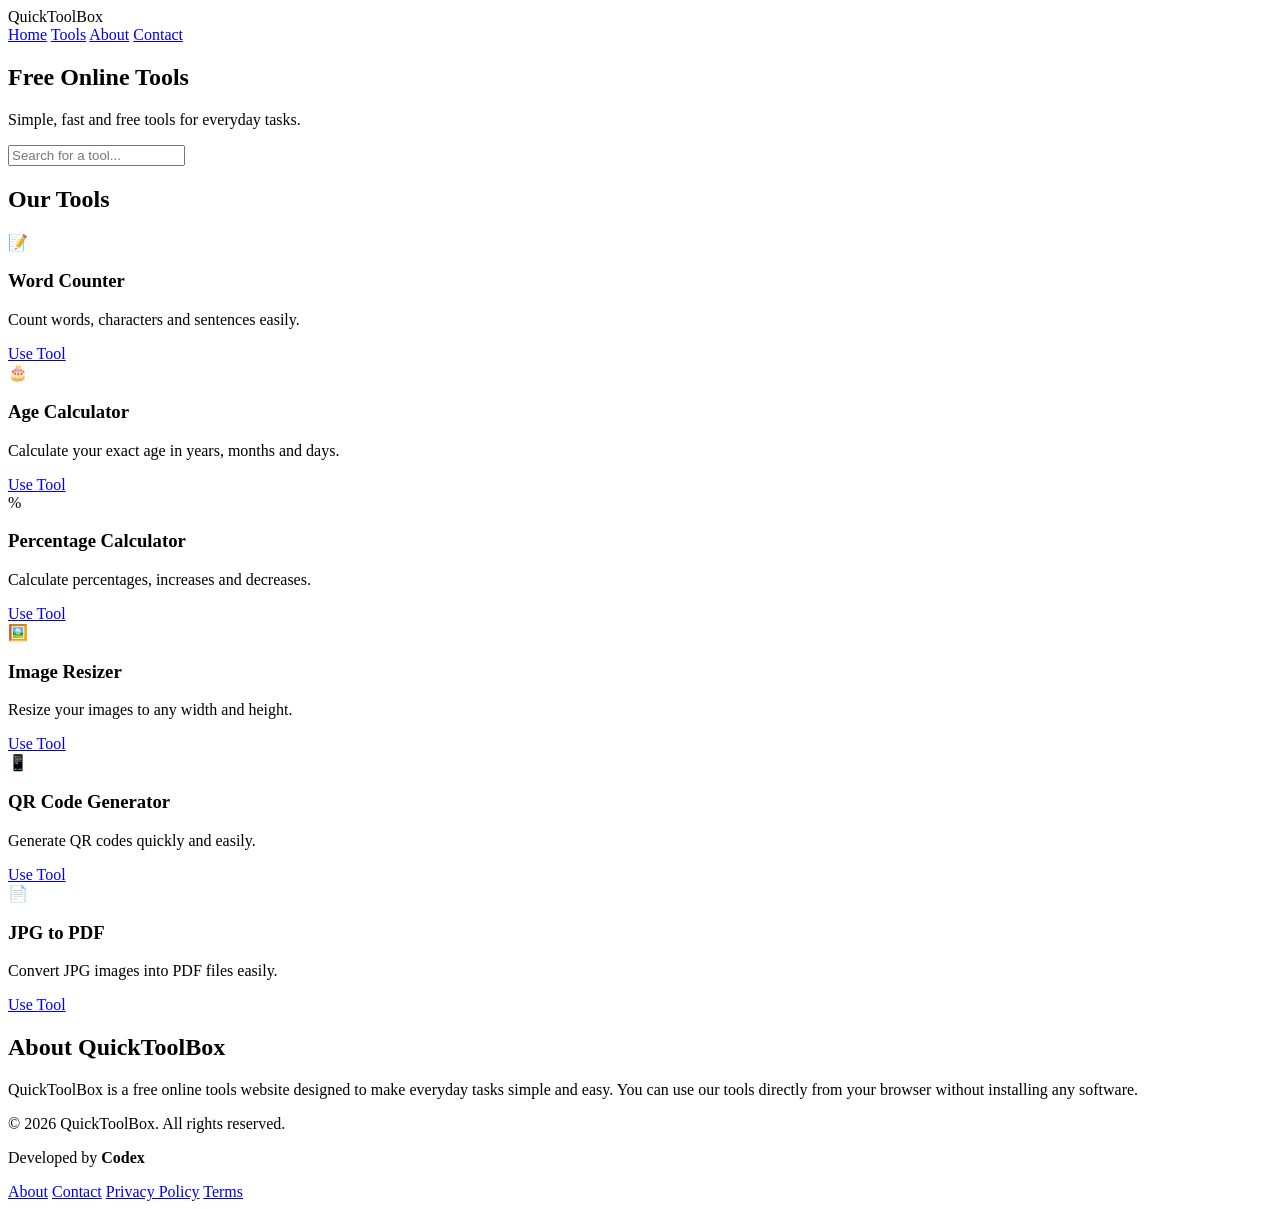
==== index.html @ 2dce322d "Add files via upload" ====
<!DOCTYPE html>
<html lang="en">

<head>
    <meta charset="UTF-8">
    <meta name="viewport" content="width=device-width, initial-scale=1.0">

    <title>QuickToolBox - Free Online Tools</title>

    <meta name="description"
        content="QuickToolBox provides free online tools including Word Counter, Age Calculator, Percentage Calculator, Image Resizer, QR Code Generator and JPG to PDF converter.">

    <link rel="stylesheet" href="css/style.css">
</head>

<body>

    <!-- Header -->
    <header>

        <div class="container">

            <div class="logo">
                QuickToolBox
            </div>

            <nav>
                <a href="index.html">Home</a>
                <a href="#tools">Tools</a>
                <a href="about.html">About</a>
                <a href="contact.html">Contact</a>
            </nav>

        </div>

    </header>


    <!-- Hero Section -->
    <section class="hero">

        <div class="container">

            <h1>Free Online Tools</h1>

            <p>
                Simple, fast and free tools for everyday tasks.
            </p>

            <input
                type="text"
                id="searchInput"
                placeholder="Search for a tool..."
            >

        </div>

    </section>


    <!-- Tools Section -->
    <section id="tools" class="tools-section">

        <div class="container">

            <h2>Our Tools</h2>

            <div class="tool-grid">


                <!-- Word Counter -->
                <div class="tool-card">

                    <div class="tool-icon">
                        📝
                    </div>

                    <h3>Word Counter</h3>

                    <p>
                        Count words, characters and sentences easily.
                    </p>

                    <a href="word-counter.html">
                        Use Tool
                    </a>

                </div>


                <!-- Age Calculator -->
                <div class="tool-card">

                    <div class="tool-icon">
                        🎂
                    </div>

                    <h3>Age Calculator</h3>

                    <p>
                        Calculate your exact age in years, months and days.
                    </p>

                    <a href="age-calculator.html">
                        Use Tool
                    </a>

                </div>


                <!-- Percentage Calculator -->
                <div class="tool-card">

                    <div class="tool-icon">
                        %
                    </div>

                    <h3>Percentage Calculator</h3>

                    <p>
                        Calculate percentages, increases and decreases.
                    </p>

                    <a href="percentage-calculator.html">
                        Use Tool
                    </a>

                </div>


                <!-- Image Resizer -->
                <div class="tool-card">

                    <div class="tool-icon">
                        🖼️
                    </div>

                    <h3>Image Resizer</h3>

                    <p>
                        Resize your images to any width and height.
                    </p>

                    <a href="image-resizer.html">
                        Use Tool
                    </a>

                </div>


                <!-- QR Code Generator -->
                <div class="tool-card">

                    <div class="tool-icon">
                        📱
                    </div>

                    <h3>QR Code Generator</h3>

                    <p>
                        Generate QR codes quickly and easily.
                    </p>

                    <a href="qr-generator.html">
                        Use Tool
                    </a>

                </div>


                <!-- JPG to PDF -->
                <div class="tool-card">

                    <div class="tool-icon">
                        📄
                    </div>

                    <h3>JPG to PDF</h3>

                    <p>
                        Convert JPG images into PDF files easily.
                    </p>

                    <a href="jpg-to-pdf.html">
                        Use Tool
                    </a>

                </div>


            </div>

        </div>

    </section>


    <!-- About Section -->
    <section class="info-section">

        <div class="container">

            <h2>About QuickToolBox</h2>

            <p>
                QuickToolBox is a free online tools website designed
                to make everyday tasks simple and easy.
                You can use our tools directly from your browser
                without installing any software.
            </p>

        </div>

    </section>


    <!-- Footer -->
    <footer>

        <div class="container">

            <p>
                © 2026 QuickToolBox. All rights reserved.
            </p>

            <p class="developer-credit">
                Developed by <strong>Codex</strong>
            </p>

            <div class="footer-links">

                <a href="about.html">About</a>

                <a href="contact.html">Contact</a>

                <a href="privacy.html">Privacy Policy</a>

                <a href="terms.html">Terms</a>

            </div>

        </div>

    </footer>


    <script src="js/main.js"></script>

</body>

</html>
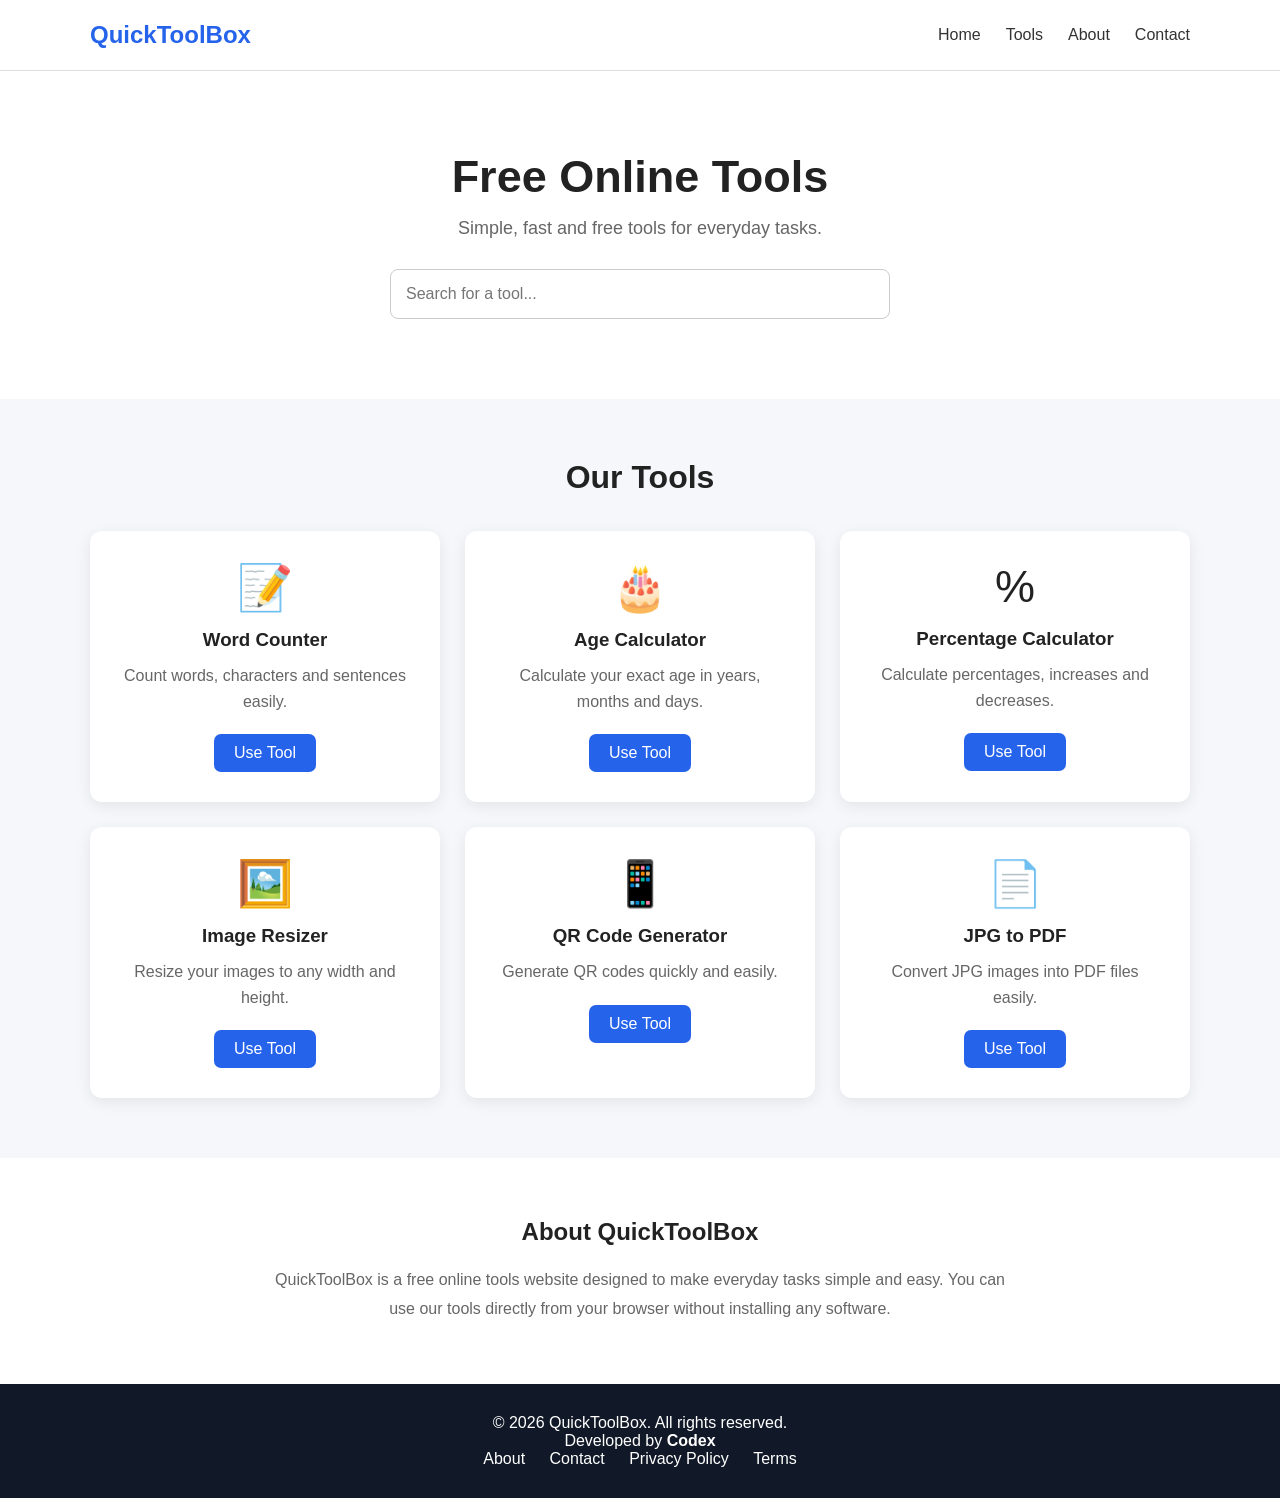
==== commit 66951717: "Add files via upload" ====
--- a/index.html
+++ b/index.html
@@ -10,7 +10,7 @@
     <meta name="description"
         content="QuickToolBox provides free online tools including Word Counter, Age Calculator, Percentage Calculator, Image Resizer, QR Code Generator and JPG to PDF converter.">
 
-    <link rel="stylesheet" href="css/style.css">
+    <link rel="stylesheet" href="style.css">
 </head>
 
 <body>
@@ -244,7 +244,7 @@
     </footer>
 
 
-    <script src="js/main.js"></script>
+    <script src="main.js"></script>
 
 </body>
 
--- a/style.css
+++ b/style.css
@@ -0,0 +1,1021 @@
+* {
+    margin: 0;
+    padding: 0;
+    box-sizing: border-box;
+}
+
+
+body {
+    font-family: Arial, sans-serif;
+    background: #f5f7fb;
+    color: #222;
+}
+
+
+.container {
+    width: 90%;
+    max-width: 1100px;
+    margin: auto;
+}
+
+
+/* =========================
+   HEADER
+========================= */
+
+header {
+    background: white;
+    border-bottom: 1px solid #ddd;
+}
+
+
+header .container {
+    min-height: 70px;
+
+    display: flex;
+    align-items: center;
+    justify-content: space-between;
+}
+
+
+.logo {
+    font-size: 24px;
+    font-weight: bold;
+    text-decoration: none;
+    color: #2563eb;
+}
+
+
+nav {
+    display: flex;
+    gap: 25px;
+}
+
+
+nav a {
+    text-decoration: none;
+    color: #333;
+}
+
+
+nav a:hover {
+    color: #2563eb;
+}
+
+
+/* =========================
+   HERO
+========================= */
+
+.hero {
+    text-align: center;
+
+    padding: 80px 20px;
+
+    background: white;
+}
+
+
+.hero h1 {
+    font-size: 45px;
+    margin-bottom: 15px;
+}
+
+
+.hero p {
+    font-size: 18px;
+
+    color: #666;
+
+    margin-bottom: 30px;
+}
+
+
+#searchInput {
+    width: 100%;
+    max-width: 500px;
+
+    padding: 15px;
+
+    border: 1px solid #ccc;
+
+    border-radius: 8px;
+
+    font-size: 16px;
+
+    outline: none;
+}
+
+
+#searchInput:focus {
+    border-color: #2563eb;
+}
+
+
+/* =========================
+   TOOLS
+========================= */
+
+.tools-section {
+    padding: 60px 0;
+}
+
+
+.tools-section h2 {
+    text-align: center;
+
+    margin-bottom: 35px;
+
+    font-size: 32px;
+}
+
+
+/* IMPORTANT:
+   HTML mein class = tool-grid
+*/
+
+.tool-grid {
+    display: grid;
+
+    grid-template-columns: repeat(3, 1fr);
+
+    gap: 25px;
+}
+
+
+.tool-card {
+    background: white;
+
+    padding: 30px;
+
+    border-radius: 12px;
+
+    text-align: center;
+
+    box-shadow:
+        0 4px 15px rgba(0, 0, 0, 0.08);
+}
+
+
+.tool-icon {
+    font-size: 45px;
+
+    margin-bottom: 15px;
+}
+
+
+.tool-card h3 {
+    margin-bottom: 12px;
+}
+
+
+.tool-card p {
+    color: #666;
+
+    line-height: 1.6;
+
+    margin-bottom: 20px;
+}
+
+
+.tool-card a {
+    display: inline-block;
+
+    background: #2563eb;
+
+    color: white;
+
+    padding: 10px 20px;
+
+    border-radius: 7px;
+
+    text-decoration: none;
+}
+
+
+.tool-card a:hover {
+    background: #1d4ed8;
+}
+
+
+/* =========================
+   INFORMATION
+========================= */
+
+.info-section {
+    background: white;
+
+    padding: 60px 20px;
+
+    text-align: center;
+}
+
+
+.info-section h2 {
+    margin-bottom: 20px;
+}
+
+
+.info-section p {
+    max-width: 750px;
+
+    margin: auto;
+
+    line-height: 1.8;
+
+    color: #666;
+}
+
+
+/* =========================
+   TOOL PAGE
+========================= */
+
+.tool-page {
+    padding: 60px 20px;
+
+    min-height: 600px;
+}
+
+
+.tool-page h1 {
+    text-align: center;
+
+    font-size: 40px;
+
+    margin-bottom: 15px;
+}
+
+
+.tool-description {
+    text-align: center;
+
+    color: #666;
+
+    margin-bottom: 30px;
+}
+
+
+/* =========================
+   WORD COUNTER
+========================= */
+
+#textInput {
+    display: block;
+
+    width: 100%;
+    max-width: 900px;
+
+    margin: auto;
+
+    padding: 20px;
+
+    font-size: 16px;
+
+    border: 1px solid #ccc;
+
+    border-radius: 10px;
+
+    resize: vertical;
+
+    outline: none;
+}
+
+
+#textInput:focus {
+    border-color: #2563eb;
+}
+
+
+.counter-results {
+    max-width: 900px;
+
+    margin: 30px auto;
+
+    display: grid;
+
+    grid-template-columns: repeat(4, 1fr);
+
+    gap: 20px;
+}
+
+
+.result-box {
+    background: white;
+
+    text-align: center;
+
+    padding: 25px;
+
+    border-radius: 10px;
+
+    box-shadow:
+        0 4px 15px rgba(0, 0, 0, 0.08);
+}
+
+
+.result-box h3 {
+    margin-bottom: 10px;
+}
+
+
+.result-box p {
+    font-size: 28px;
+
+    font-weight: bold;
+
+    color: #2563eb;
+}
+
+
+/* =========================
+   AGE CALCULATOR
+========================= */
+
+.calculator-box {
+    max-width: 500px;
+
+    margin: 30px auto;
+
+    background: white;
+
+    padding: 30px;
+
+    border-radius: 12px;
+
+    box-shadow:
+        0 4px 15px rgba(0, 0, 0, 0.08);
+
+    text-align: center;
+}
+
+
+.calculator-box label {
+    display: block;
+
+    font-weight: bold;
+
+    margin-bottom: 15px;
+}
+
+
+#birthDate {
+    width: 100%;
+
+    padding: 14px;
+
+    border: 1px solid #ccc;
+
+    border-radius: 8px;
+
+    font-size: 16px;
+
+    margin-bottom: 20px;
+}
+
+
+#calculateAge {
+    width: 100%;
+
+    padding: 13px;
+
+    background: #2563eb;
+
+    color: white;
+
+    border: none;
+
+    border-radius: 8px;
+
+    font-size: 16px;
+
+    cursor: pointer;
+}
+
+
+#calculateAge:hover {
+    background: #1d4ed8;
+}
+
+
+.age-result {
+    max-width: 700px;
+
+    margin: 30px auto;
+
+    background: white;
+
+    padding: 30px;
+
+    border-radius: 12px;
+
+    text-align: center;
+
+    box-shadow:
+        0 4px 15px rgba(0, 0, 0, 0.08);
+}
+
+
+.age-result h2 {
+    margin-bottom: 25px;
+}
+
+
+.age-number {
+    display: grid;
+
+    grid-template-columns: repeat(3, 1fr);
+
+    gap: 20px;
+}
+
+
+.age-number div {
+    background: #f5f7fb;
+
+    padding: 20px;
+
+    border-radius: 10px;
+}
+
+
+.age-number strong {
+    display: block;
+
+    font-size: 35px;
+
+    color: #2563eb;
+
+    margin-bottom: 8px;
+}
+
+
+.age-number span {
+    color: #666;
+}
+
+
+/* =========================
+   PERCENTAGE CALCULATOR
+========================= */
+
+.percentage-card {
+    max-width: 800px;
+
+    margin: 30px auto;
+
+    background: white;
+
+    padding: 30px;
+
+    border-radius: 12px;
+
+    box-shadow:
+        0 4px 15px rgba(0, 0, 0, 0.08);
+
+    text-align: center;
+}
+
+
+.percentage-card h2 {
+    margin-bottom: 25px;
+}
+
+
+.input-group {
+    display: flex;
+
+    align-items: center;
+
+    justify-content: center;
+
+    gap: 10px;
+
+    margin-bottom: 20px;
+}
+
+
+.input-group input {
+    width: 220px;
+
+    padding: 13px;
+
+    border: 1px solid #ccc;
+
+    border-radius: 8px;
+
+    font-size: 16px;
+}
+
+
+.input-group span {
+    font-weight: bold;
+
+    color: #555;
+}
+
+
+.percentage-card button {
+    padding: 12px 25px;
+
+    background: #2563eb;
+
+    color: white;
+
+    border: none;
+
+    border-radius: 8px;
+
+    font-size: 16px;
+
+    cursor: pointer;
+}
+
+
+.percentage-card button:hover {
+    background: #1d4ed8;
+}
+
+
+.calculator-result {
+    margin-top: 20px;
+
+    padding: 15px;
+
+    background: #f5f7fb;
+
+    border-radius: 8px;
+
+    font-size: 20px;
+
+    font-weight: bold;
+
+    color: #2563eb;
+}
+
+
+/* =========================
+   IMAGE RESIZER
+========================= */
+
+.image-resizer-card {
+    max-width: 800px;
+
+    margin: 30px auto;
+
+    background: white;
+
+    padding: 30px;
+
+    border-radius: 12px;
+
+    box-shadow:
+        0 4px 15px rgba(0, 0, 0, 0.08);
+
+    text-align: center;
+}
+
+
+.image-resizer-card h2 {
+    margin-bottom: 25px;
+}
+
+
+.upload-section {
+    margin-bottom: 25px;
+}
+
+
+.upload-section label {
+    display: block;
+
+    margin-bottom: 10px;
+
+    font-weight: bold;
+}
+
+
+.upload-section input {
+    padding: 10px;
+
+    border: 1px solid #ccc;
+
+    border-radius: 8px;
+
+    width: 100%;
+
+    max-width: 400px;
+}
+
+
+.image-preview {
+    margin: 20px 0;
+}
+
+
+.image-preview img {
+    max-width: 100%;
+
+    max-height: 300px;
+
+    border-radius: 8px;
+}
+
+
+.resize-inputs {
+    display: flex;
+
+    justify-content: center;
+
+    gap: 20px;
+
+    margin: 25px 0;
+}
+
+
+.resize-inputs div {
+    display: flex;
+
+    flex-direction: column;
+
+    gap: 8px;
+}
+
+
+.resize-inputs label {
+    font-weight: bold;
+}
+
+
+.resize-inputs input {
+    width: 180px;
+
+    padding: 12px;
+
+    border: 1px solid #ccc;
+
+    border-radius: 8px;
+
+    font-size: 16px;
+}
+
+
+.image-resizer-card button {
+    padding: 12px 25px;
+
+    background: #2563eb;
+
+    color: white;
+
+    border: none;
+
+    border-radius: 8px;
+
+    font-size: 16px;
+
+    cursor: pointer;
+}
+
+
+.image-resizer-card button:hover {
+    background: #1d4ed8;
+}
+
+
+.resize-result {
+    margin-top: 25px;
+
+    font-size: 17px;
+}
+
+
+.download-button {
+    display: inline-block;
+
+    margin-top: 15px;
+
+    padding: 12px 20px;
+
+    background: #16a34a;
+
+    color: white;
+
+    text-decoration: none;
+
+    border-radius: 8px;
+}
+
+
+.download-button:hover {
+    background: #15803d;
+}
+
+
+/* =========================
+   TOOL INFORMATION
+========================= */
+
+.tool-information {
+    max-width: 800px;
+
+    margin: 50px auto 0;
+
+    background: white;
+
+    padding: 30px;
+
+    border-radius: 12px;
+
+    line-height: 1.8;
+}
+
+
+.tool-information h2 {
+    margin-bottom: 15px;
+}
+
+
+/* =========================
+   FOOTER
+========================= */
+
+footer {
+    background: #111827;
+
+    color: white;
+
+    text-align: center;
+
+    padding: 30px 20px;
+}
+
+
+footer a {
+    color: white;
+
+    text-decoration: none;
+
+    margin: 0 10px;
+}
+
+
+footer a:hover {
+    text-decoration: underline;
+}
+
+
+/* =========================
+   MOBILE
+========================= */
+
+@media (max-width: 768px) {
+
+    header .container {
+        flex-direction: column;
+
+        gap: 15px;
+
+        padding: 20px 0;
+    }
+
+
+    nav {
+        gap: 15px;
+
+        flex-wrap: wrap;
+
+        justify-content: center;
+    }
+
+
+    .hero h1 {
+        font-size: 35px;
+    }
+
+
+    .tool-grid {
+        grid-template-columns: 1fr;
+    }
+
+
+    .counter-results {
+        grid-template-columns: repeat(2, 1fr);
+    }
+
+
+    .age-number {
+        grid-template-columns: 1fr;
+    }
+
+
+    .input-group {
+        flex-direction: column;
+    }
+
+
+    .input-group input {
+        width: 100%;
+    }
+
+
+    .resize-inputs {
+        flex-direction: column;
+
+        align-items: center;
+    }
+
+
+    .resize-inputs input {
+        width: 250px;
+    }
+
+}
+
+
+@media (max-width: 450px) {
+
+    .counter-results {
+        grid-template-columns: 1fr;
+    }
+
+}/* =========================
+   QR CODE GENERATOR
+========================= */
+
+.qr-card {
+    max-width: 600px;
+
+    margin: 30px auto;
+
+    background: white;
+
+    padding: 30px;
+
+    border-radius: 12px;
+
+    box-shadow:
+        0 4px 15px rgba(0, 0, 0, 0.08);
+
+    text-align: center;
+}
+
+
+.qr-card h2 {
+    margin-bottom: 25px;
+}
+
+
+#qrText {
+    width: 100%;
+
+    padding: 14px;
+
+    border: 1px solid #ccc;
+
+    border-radius: 8px;
+
+    font-size: 16px;
+
+    margin-bottom: 15px;
+
+    outline: none;
+}
+
+
+#qrText:focus {
+    border-color: #2563eb;
+}
+
+
+#generateQR {
+    padding: 12px 25px;
+
+    background: #2563eb;
+
+    color: white;
+
+    border: none;
+
+    border-radius: 8px;
+
+    font-size: 16px;
+
+    cursor: pointer;
+}
+
+
+#generateQR:hover {
+    background: #1d4ed8;
+}
+
+
+.qr-result {
+    margin-top: 30px;
+}
+
+
+.qr-result img {
+    max-width: 250px;
+
+    border: 8px solid white;
+
+    box-shadow:
+        0 4px 15px rgba(0, 0, 0, 0.1);
+}/* =========================
+   JPG TO PDF
+========================= */
+
+.jpg-pdf-card {
+    max-width: 800px;
+
+    margin: 30px auto;
+
+    background: white;
+
+    padding: 30px;
+
+    border-radius: 12px;
+
+    box-shadow:
+        0 4px 15px rgba(0, 0, 0, 0.08);
+
+    text-align: center;
+}
+
+
+.jpg-pdf-card h2 {
+    margin-bottom: 25px;
+}
+
+
+.jpg-pdf-card .upload-section {
+    margin-bottom: 25px;
+}
+
+
+.jpg-pdf-card .upload-section label {
+    display: block;
+
+    margin-bottom: 10px;
+
+    font-weight: bold;
+}
+
+
+.jpg-pdf-card .upload-section input {
+    padding: 10px;
+
+    border: 1px solid #ccc;
+
+    border-radius: 8px;
+
+    width: 100%;
+
+    max-width: 400px;
+}
+
+
+.jpg-preview {
+    margin: 25px 0;
+}
+
+
+.jpg-preview img {
+    max-width: 100%;
+
+    max-height: 400px;
+
+    border-radius: 10px;
+
+    box-shadow:
+        0 4px 15px rgba(0, 0, 0, 0.08);
+}
+
+
+#convertPDF {
+    padding: 12px 25px;
+
+    background: #2563eb;
+
+    color: white;
+
+    border: none;
+
+    border-radius: 8px;
+
+    font-size: 16px;
+
+    cursor: pointer;
+}
+
+
+#convertPDF:hover {
+    background: #1d4ed8;
+}
+
+
+.pdf-result {
+    margin-top: 25px;
+
+    font-size: 17px;
+}
